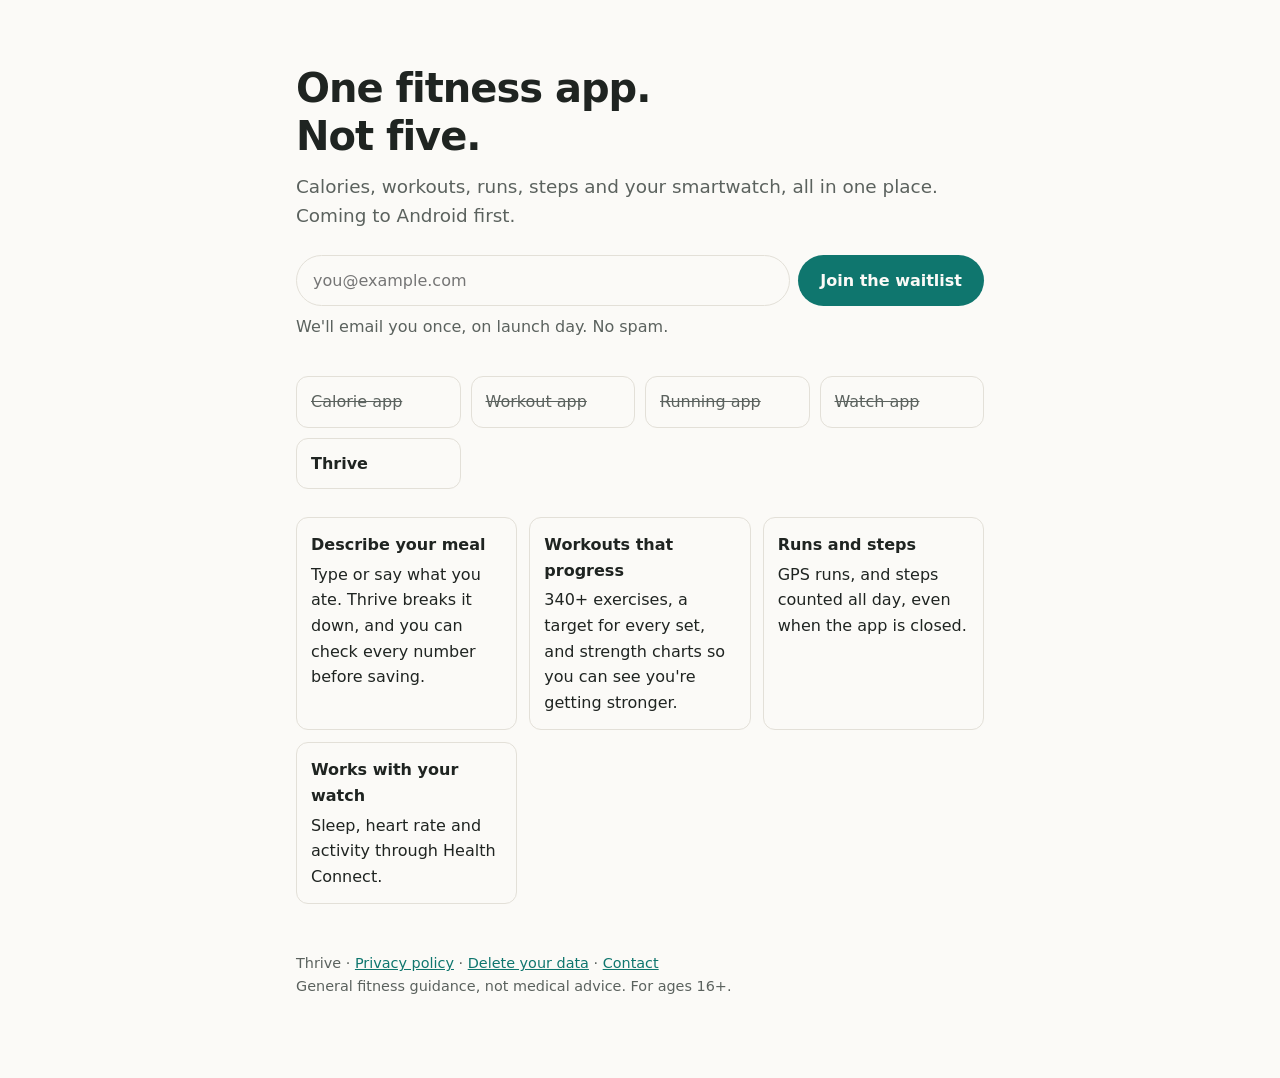
==== index.html @ 55eb3f2e "Add Thrive website and waitlist" ====
<!doctype html>
<html lang="en">
<head>
<meta charset="utf-8">
<meta name="viewport" content="width=device-width,initial-scale=1">
<title>Thrive — Calories, Workouts & Runs in One App</title>
<meta name="description" content="Stop juggling five fitness apps. Thrive tracks calories, workouts, runs, steps and your watch in one place. Join the waitlist.">
<meta property="og:title" content="Thrive — one fitness app instead of five">
<meta property="og:description" content="Calories, workouts, runs and your watch in one place. Join the waitlist.">
<link rel="stylesheet" href="style.css">
<style>
  .hero{padding:24px 0 8px}
  .hero h1{font-size:2.5rem;letter-spacing:-.025em}
  .lead{font-size:1.15rem;color:var(--muted);margin:12px 0 24px}
  form{display:flex;gap:8px;flex-wrap:wrap;margin:8px 0}
  input[type=email]{flex:1 1 240px;min-width:0;font:inherit;padding:12px 16px;border-radius:999px;border:1px solid var(--line);background:transparent;color:var(--fg)}
  button{font:inherit;font-weight:700;padding:12px 22px;border-radius:999px;border:0;background:var(--accent);color:var(--bg);cursor:pointer}
  button:disabled{opacity:.6;cursor:default}
  .hp{position:absolute;left:-9999px}
  #msg{min-height:1.6em;margin:6px 0 0}
  #msg.ok{color:var(--accent);font-weight:600}
  .apps{display:grid;grid-template-columns:repeat(auto-fit,minmax(150px,1fr));gap:10px;margin:28px 0}
  .apps div{border:1px solid var(--line);border-radius:12px;padding:12px 14px}
  .apps s{color:var(--muted)}
  .grid{display:grid;grid-template-columns:repeat(auto-fit,minmax(200px,1fr));gap:12px;margin:16px 0}
  .card{border:1px solid var(--line);border-radius:12px;padding:14px}
  .card b{display:block;margin-bottom:4px}
  footer{margin-top:48px;font-size:.9rem;color:var(--muted)}
</style>
</head>
<body><main>
<section class="hero">
  <h1>One fitness app.<br>Not five.</h1>
  <p class="lead">Calories, workouts, runs, steps and your smartwatch, all in one place. Coming to Android first.</p>

  <form id="wl" novalidate>
    <input type="email" id="email" name="email" placeholder="you@example.com" autocomplete="email" required aria-label="Email address">
    <input class="hp" type="text" id="website" tabindex="-1" autocomplete="off" aria-hidden="true">
    <button type="submit" id="go">Join the waitlist</button>
  </form>
  <p id="msg" class="muted" role="status">We'll email you once, on launch day. No spam.</p>
</section>

<div class="apps" aria-label="What it replaces">
  <div><s>Calorie app</s></div>
  <div><s>Workout app</s></div>
  <div><s>Running app</s></div>
  <div><s>Watch app</s></div>
  <div><b>Thrive</b></div>
</div>

<div class="grid">
  <div class="card"><b>Describe your meal</b>Type or say what you ate. Thrive breaks it down, and you can check every number before saving.</div>
  <div class="card"><b>Workouts that progress</b>340+ exercises, a target for every set, and strength charts so you can see you're getting stronger.</div>
  <div class="card"><b>Runs and steps</b>GPS runs, and steps counted all day, even when the app is closed.</div>
  <div class="card"><b>Works with your watch</b>Sleep, heart rate and activity through Health Connect.</div>
</div>

<footer>
  Thrive · <a href="privacy.html">Privacy policy</a> · <a href="delete.html">Delete your data</a> · <a href="mailto:fitdessi.app@gmail.com">Contact</a><br>
  General fitness guidance, not medical advice. For ages 16+.
</footer>
</main>
<script>
// Saves the email to the Supabase "waitlist" table. The table only allows
// adding rows, so nobody can read the list from this page.
// The anon key below is public by design; the table rules keep the list private.
const SUPABASE_URL = 'https://ikdkfnfbwzadcmauhjqu.supabase.co';
const SUPABASE_ANON_KEY = 'eyJhbGciOiJIUzI1NiIsInR5cCI6IkpXVCJ9.eyJpc3MiOiJzdXBhYmFzZSIsInJlZiI6ImlrZGtmbmZid3phZGNtYXVoanF1Iiwicm9sZSI6ImFub24iLCJpYXQiOjE3OTI0OTY5OTUsImV4cCI6MjEwODA3Mjk5NX0.T2Sw2FO-UIo41JJ1HHDlgtg6j-FhtaRYIoxzJVpA1lQ';

const form = document.getElementById('wl'), msg = document.getElementById('msg'), btn = document.getElementById('go');
const say = (t, ok) => { msg.textContent = t; msg.className = ok ? 'ok' : 'muted'; };
form.addEventListener('submit', async (e) => {
  e.preventDefault();
  const email = document.getElementById('email').value.trim().toLowerCase();
  if (document.getElementById('website').value) return; // bot
  if (!/^[^\s@]+@[^\s@]+\.[^\s@]{2,}$/.test(email)) { say('Please enter a valid email address.'); return; }
  btn.disabled = true; say('Adding you…');
  const source = new URLSearchParams(location.search).get('from') || document.referrer.split('/')[2] || 'direct';
  try {
    const r = await fetch(SUPABASE_URL + '/rest/v1/waitlist', {
      method: 'POST',
      headers: { apikey: SUPABASE_ANON_KEY, Authorization: 'Bearer ' + SUPABASE_ANON_KEY,
                 'Content-Type': 'application/json', Prefer: 'return=minimal' },
      body: JSON.stringify({ email, source: source.slice(0, 40) })
    });
    if (!r.ok && r.status !== 409) throw new Error(r.status); // 409 = already on the list
    form.reset(); say("You're on the list. We'll email you on launch day.", true);
  } catch (err) {
    say('Something went wrong. Please try again, or email fitdessi.app@gmail.com.');
  } finally { btn.disabled = false; }
});
</script>
</body>
</html>
---- style.css ----
:root{--bg:#fbfaf7;--fg:#1f2421;--muted:#5b625e;--accent:#0f766e;--line:#e3e0d8}
@media (prefers-color-scheme:dark){:root{--bg:#141716;--fg:#ecebe6;--muted:#a7aca8;--accent:#5eead4;--line:#2b302e}}
*{box-sizing:border-box}body{margin:0;background:var(--bg);color:var(--fg);font:16px/1.6 system-ui,-apple-system,"Segoe UI",Roboto,sans-serif}
main{max-width:720px;margin:0 auto;padding:40px 16px 80px}h1{font-size:2rem;line-height:1.2;margin:0 0 4px}h2{font-size:1.2rem;margin:32px 0 8px}
.muted{color:var(--muted)}a{color:var(--accent)}table{border-collapse:collapse;width:100%;font-size:.95rem}td,th{border-top:1px solid var(--line);padding:8px 6px;text-align:left;vertical-align:top}
.box{border:1px solid var(--line);border-radius:12px;padding:16px 18px;margin:16px 0}
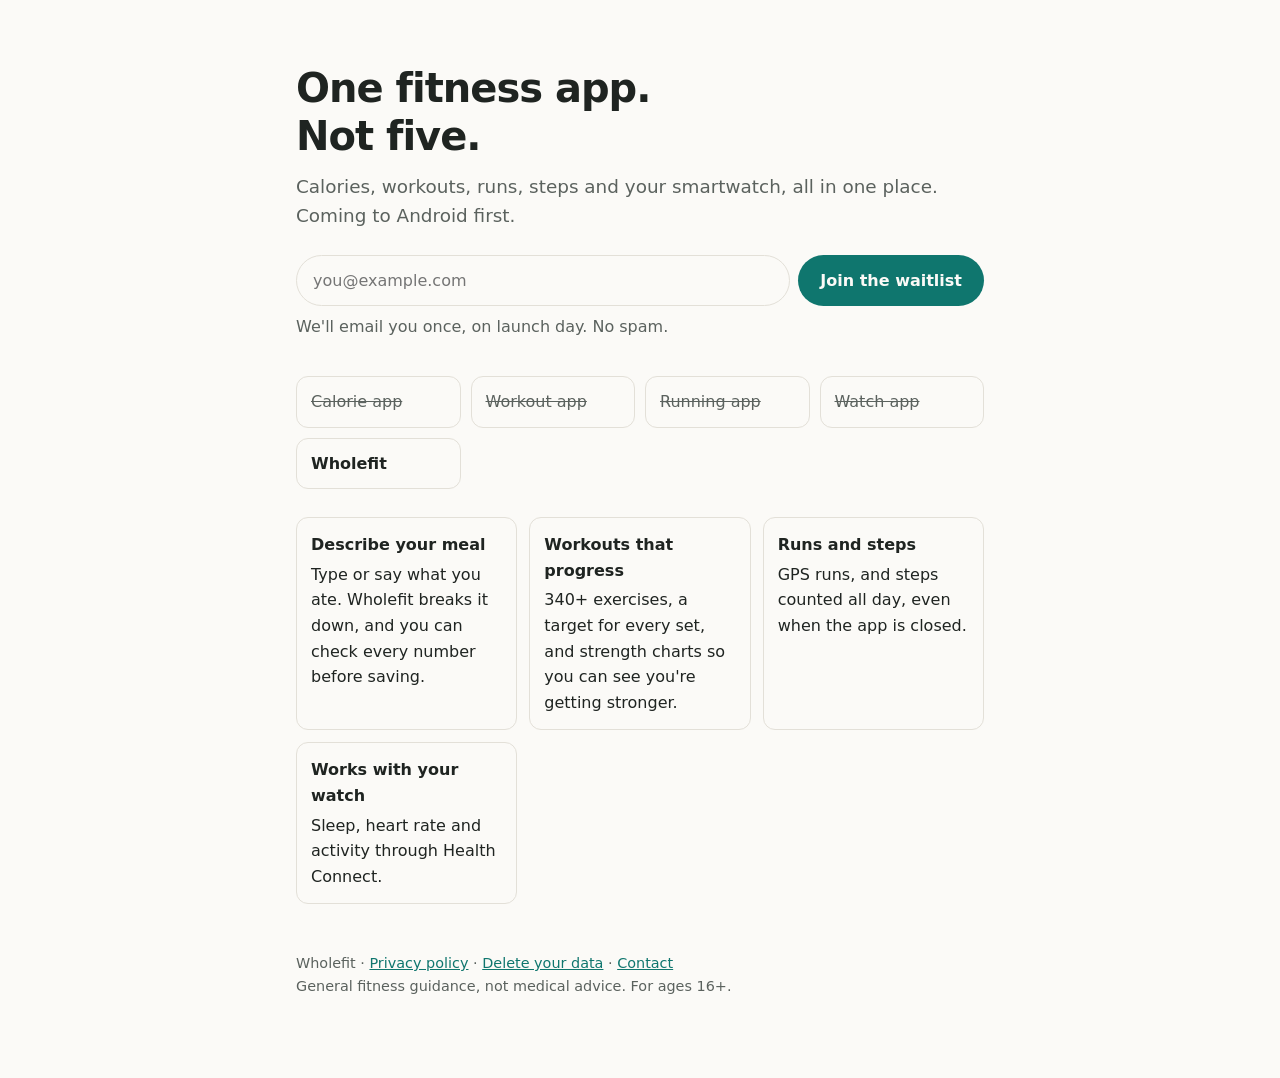
==== commit 48bd549e: "Add files via upload" ====
--- a/index.html
+++ b/index.html
@@ -3,9 +3,9 @@
 <head>
 <meta charset="utf-8">
 <meta name="viewport" content="width=device-width,initial-scale=1">
-<title>Thrive — Calories, Workouts & Runs in One App</title>
-<meta name="description" content="Stop juggling five fitness apps. Thrive tracks calories, workouts, runs, steps and your watch in one place. Join the waitlist.">
-<meta property="og:title" content="Thrive — one fitness app instead of five">
+<title>Wholefit — Calories, Workouts & Runs in One App</title>
+<meta name="description" content="Stop juggling five fitness apps. Wholefit tracks calories, workouts, runs, steps and your watch in one place. Join the waitlist.">
+<meta property="og:title" content="Wholefit — one fitness app instead of five">
 <meta property="og:description" content="Calories, workouts, runs and your watch in one place. Join the waitlist.">
 <link rel="stylesheet" href="style.css">
 <style>
@@ -46,18 +46,18 @@
   <div><s>Workout app</s></div>
   <div><s>Running app</s></div>
   <div><s>Watch app</s></div>
-  <div><b>Thrive</b></div>
+  <div><b>Wholefit</b></div>
 </div>
 
 <div class="grid">
-  <div class="card"><b>Describe your meal</b>Type or say what you ate. Thrive breaks it down, and you can check every number before saving.</div>
+  <div class="card"><b>Describe your meal</b>Type or say what you ate. Wholefit breaks it down, and you can check every number before saving.</div>
   <div class="card"><b>Workouts that progress</b>340+ exercises, a target for every set, and strength charts so you can see you're getting stronger.</div>
   <div class="card"><b>Runs and steps</b>GPS runs, and steps counted all day, even when the app is closed.</div>
   <div class="card"><b>Works with your watch</b>Sleep, heart rate and activity through Health Connect.</div>
 </div>
 
 <footer>
-  Thrive · <a href="privacy.html">Privacy policy</a> · <a href="delete.html">Delete your data</a> · <a href="mailto:fitdessi.app@gmail.com">Contact</a><br>
+  Wholefit · <a href="privacy.html">Privacy policy</a> · <a href="delete.html">Delete your data</a> · <a href="mailto:fitdessi.app@gmail.com">Contact</a><br>
   General fitness guidance, not medical advice. For ages 16+.
 </footer>
 </main>
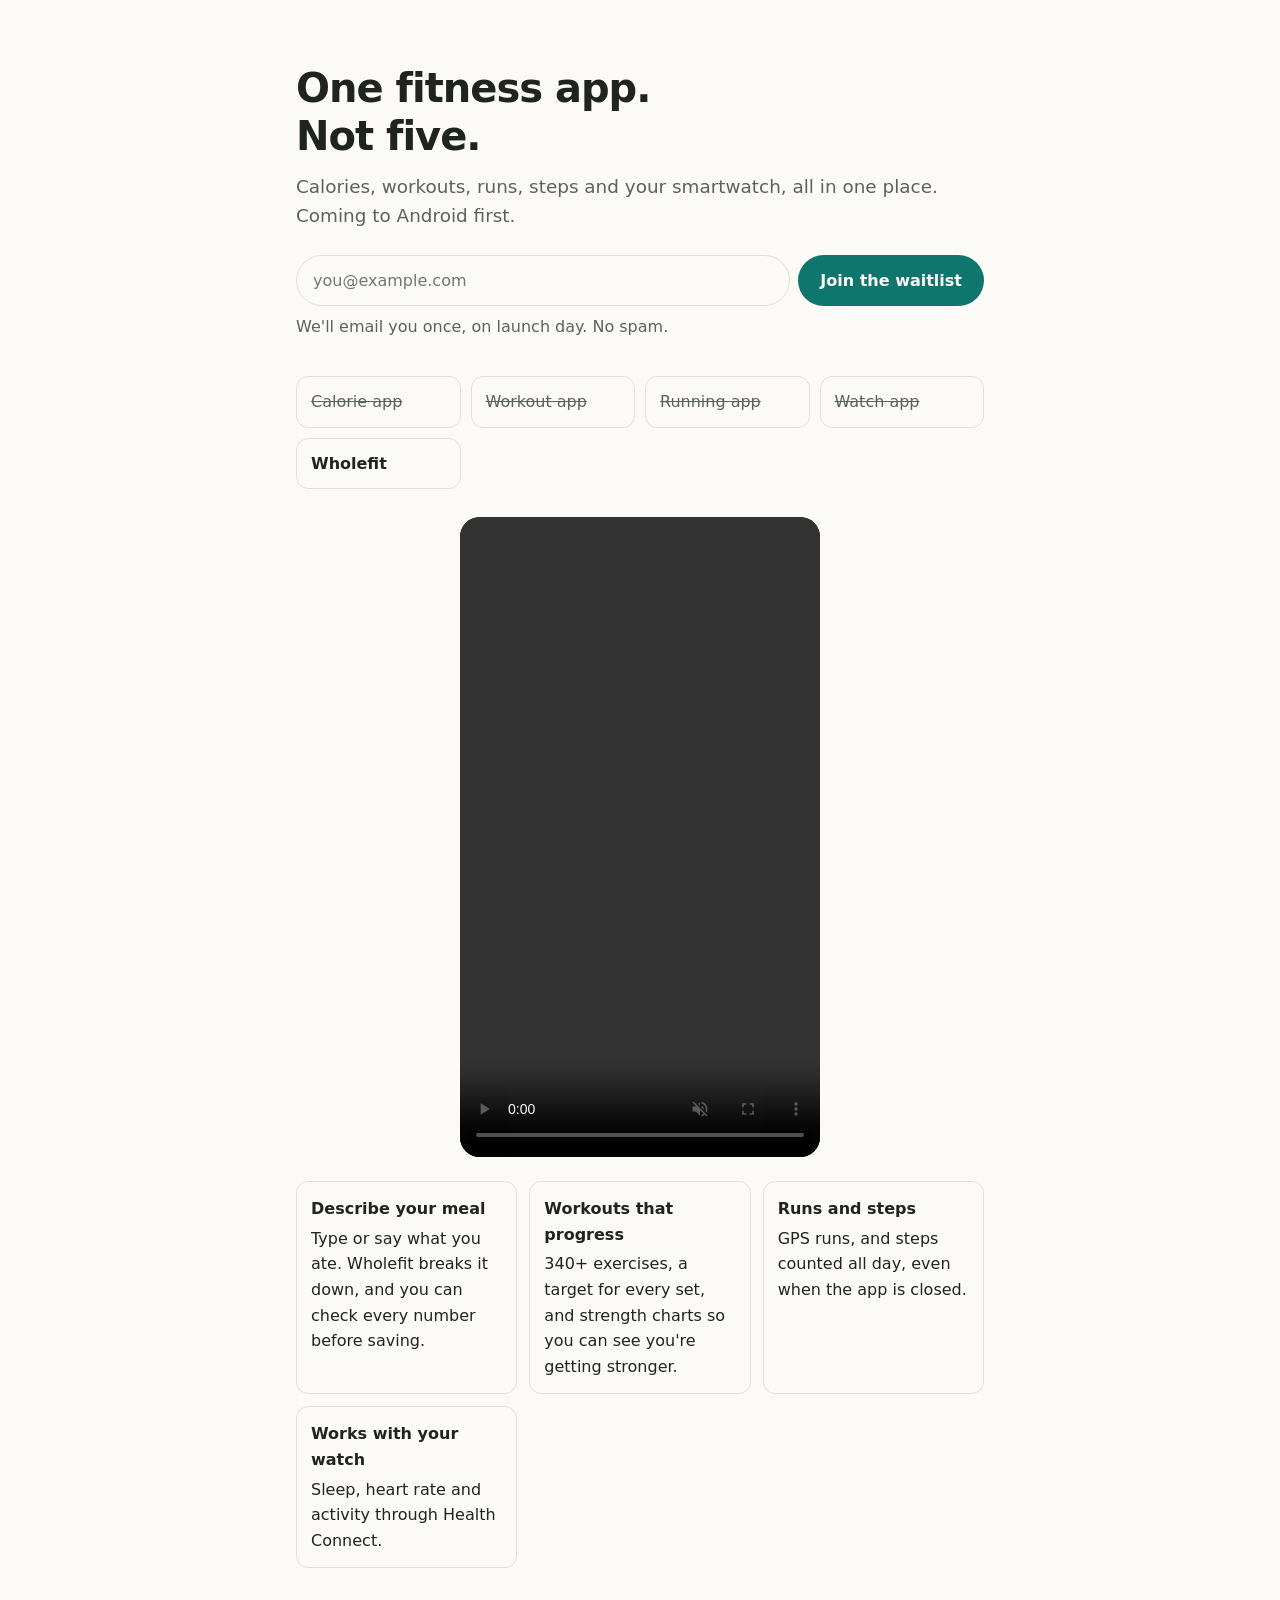
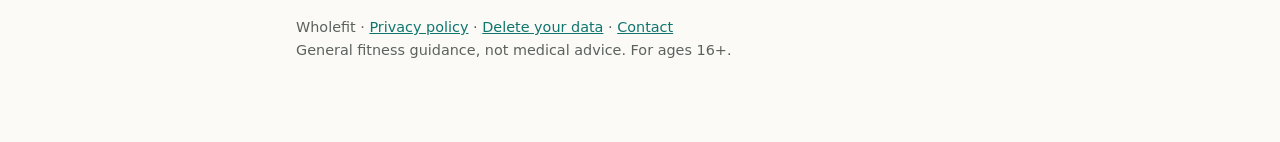
==== commit b69bb4d2: "Show the launch video on the landing page Co-Authored-By: Claude Opus 5.5 <noreply@anthropic.com> Cl" ====
--- a/index.html
+++ b/index.html
@@ -49,6 +49,8 @@
   <div><b>Wholefit</b></div>
 </div>
 
+<video src="media/wholefit-01-one-app.mp4" controls playsinline muted loop preload="metadata" style="display:block;width:100%;max-width:360px;margin:24px auto;border-radius:20px;aspect-ratio:9/16;background:#0b0f0e"></video>
+
 <div class="grid">
   <div class="card"><b>Describe your meal</b>Type or say what you ate. Wholefit breaks it down, and you can check every number before saving.</div>
   <div class="card"><b>Workouts that progress</b>340+ exercises, a target for every set, and strength charts so you can see you're getting stronger.</div>
